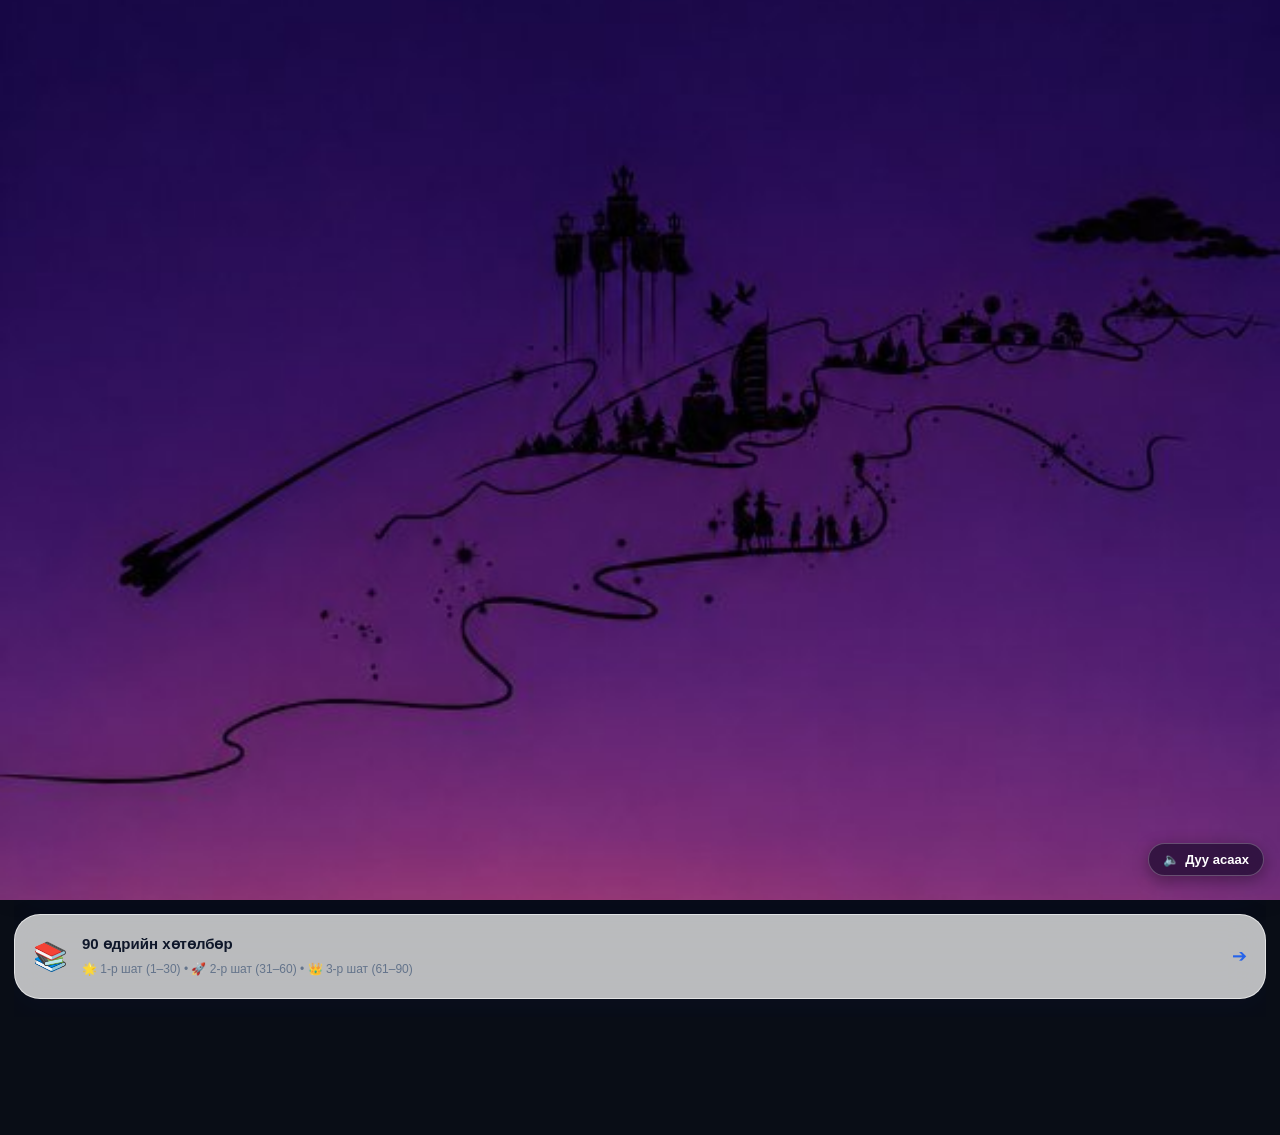
==== public/index.html @ 5acaf321 "feat: v68 update public index.html and sw.js" ====
<!DOCTYPE html>
<html lang="mn">
<head>
  <meta charset="UTF-8">
  <meta name="viewport" content="width=device-width, initial-scale=1.0, maximum-scale=1.0, user-scalable=no, viewport-fit=cover">
  <meta name="theme-color" content="#090d16">
  <meta name="apple-mobile-web-app-capable" content="yes">
  <meta name="apple-mobile-web-app-status-bar-style" content="default">
  <meta name="apple-mobile-web-app-title" content="MON KOR">
  <link rel="manifest" href="/manifest.json">
  <link rel="apple-touch-icon" sizes="180x180" href="/apple-touch-icon-180x180-v62.png">
  <link rel="apple-touch-icon" href="/apple-touch-icon.png">
  <link rel="icon" type="image/png" sizes="192x192" href="/app-icon-192.png">
  <link rel="icon" type="image/png" sizes="512x512" href="/app-icon-512.png">
  <link rel="shortcut icon" type="image/png" href="/favicon.png">
  <title>MONGOLIAN MEDIA — Солонгос хэлний сургалт</title>
  <link rel="stylesheet" href="css/glassmorphism.css">
</head>
<body>
  <!-- Atmospheric Sunset Rider Wallpaper Background -->
  <div class="app-wallpaper-container">
    <div class="app-wallpaper-bg"></div>
    <div class="app-wallpaper-tint"></div>
  </div>

  <!-- Fullscreen 9:16 Intro Video Overlay -->
  <div id="intro-overlay">
    <button id="intro-audio-btn" class="intro-ctrl-btn intro-audio-btn" type="button" onclick="App.toggleIntroAudio()" title="Дуу асаах">
      🔈 <span>Дуу асаах</span>
    </button>
    <video
      id="intro-video"
      poster="assets/intro_poster.jpg"
      playsinline
      webkit-playsinline
      muted
      preload="auto"
      src="assets/intro.mp4"
    ></video>
  </div>
  <script>
    if (sessionStorage.getItem('mm_intro_shown') === '1') {
      var ov = document.getElementById('intro-overlay');
      if (ov) ov.style.display = 'none';
    }
  </script>

  <!-- Main Container -->
  <div class="app-container">
    <!-- PWA Installation Banner -->
    <div id="pwa-install-bar">
      <div class="banner-left">
        <span style="font-size: 20px;">📲</span>
        <span>Аппыг гар утсан дээрээ суулгах уу?</span>
      </div>
      <div style="display: flex; align-items: center; gap: 8px;">
        <button id="btn-pwa-install" class="banner-btn" style="display: none;">Суулгах</button>
        <button id="btn-ios-install" class="banner-btn" style="display: none;" onclick="PWA.showInstallModal()">Заавар</button>
        <button class="banner-close" onclick="PWA.dismissBanner()">&times;</button>
      </div>
    </div>

    <!-- Top Navigation Header -->
    <header class="app-header">
      <div class="header-brand" onclick="App.navigate('home')">
        <img src="assets/mon_kor_logo.png" alt="MON KOR Logo" class="header-logo">
        <div class="brand-titles">
          <h1>СОЛОНГОС ХЭЛНИЙ АПП</h1>
          <span class="tagline">өдөр бүр суралц</span>
        </div>
      </div>
      <div class="header-actions">
        <a href="https://www.facebook.com/MediaGorrr" id="header-fb-btn" class="icon-btn fb-header-btn" title="СОЛОНГОС ХЭЛНИЙ АПП Facebook" target="_blank" rel="noopener noreferrer" onclick="App.openFacebook(event)">
          <svg width="20" height="20" viewBox="0 0 24 24" fill="#1877F2">
            <path d="M24 12.073c0-6.627-5.373-12-12-12s-12 5.373-12 12c0 5.99 4.388 10.954 10.125 11.854v-8.385H7.078v-3.47h3.047V9.43c0-3.007 1.792-4.669 4.533-4.669 1.312 0 2.686.235 2.686.235v2.953H15.83c-1.491 0-1.956.925-1.956 1.874v2.25h3.328l-.532 3.47h-2.796v8.385C19.612 23.027 24 18.062 24 12.073z"/>
          </svg>
        </a>
        <button id="theme-toggle-btn" class="icon-btn" title="Өнгөний горим солих">
          <span id="theme-icon">🌙</span>
        </button>
        <button class="icon-btn" onclick="App.navigate('profile')" title="Хувийн тохиргоо">
          <span>👤</span>
        </button>
      </div>
    </header>

    <!-- Dynamic Content Area -->
    <main id="main-content">
      <!-- Injected via app.js -->
    </main>
  </div>

  <!-- Mobile Bottom Navigation Bar -->
  <nav class="mobile-bottom-nav">
    <button class="nav-item active" data-view="home">
      <span class="nav-icon">🏠</span>
      <span>Нүүр</span>
    </button>
    <button class="nav-item" data-view="alphabet">
      <span class="nav-icon">🔤</span>
      <span>Үсэг</span>
    </button>
    <button class="nav-item" data-view="lessons-list">
      <span class="nav-icon">📚</span>
      <span>Хичээл</span>
    </button>
    <button class="nav-item" data-view="review">
      <span class="nav-icon">🔄</span>
      <span>Давтлага</span>
    </button>
    <button class="nav-item" data-view="vocab">
      <span class="nav-icon">⭐</span>
      <span>Үгс</span>
    </button>
    <button class="nav-item" data-view="profile">
      <span class="nav-icon">👤</span>
      <span>Профайл</span>
    </button>
  </nav>

  <!-- Global Modal Overlay -->
  <div id="app-modal-overlay" class="modal-overlay" onclick="if(event.target===this) App.closeModal()">
    <div class="modal-content">
      <button class="modal-close" onclick="App.closeModal()">&times;</button>
      <h3 id="modal-title-text" style="font-size: 16px; font-weight: 800; margin-bottom: 14px; color: var(--text-main);">Гарчиг</h3>
      <div id="modal-body-area"></div>
    </div>
  </div>

  <!-- Application Logic Scripts -->
  <script src="js/pwa.js"></script>
  <script src="js/api.js"></script>
  <script src="js/storage_manager.js"></script>
  <script src="js/speech_engine.js"></script>
  <script src="js/alphabet_data.js"></script>
  <script src="js/curriculum_data.js"></script>
  <script src="js/app.js"></script>
</body>
</html>
---- public/css/glassmorphism.css ----
/* =============================================================
   MONGOLIAN MEDIA — Minimal Glassmorphism Design System
   Inspired by: "Minimal Glassmorphism: Clean. Calm. Clear."
   Supports: Light & Dark Modes, Frosted Glass Cards, Mobile-First
   ============================================================= */

:root {
  /* Brand Palette */
  --brand-orange: #f97316;
  --brand-cyan: #06b6d4;
  --brand-blue: #2563eb;
  --brand-red: #ef4444;

  /* Light Glass Theme (Default) */
  --bg-gradient: linear-gradient(135deg, #e2e8f0 0%, #f1f5f9 50%, #e0e7ff 100%);
  --glass-bg: rgba(255, 255, 255, 0.72);
  --glass-bg-hover: rgba(255, 255, 255, 0.88);
  --glass-border: rgba(255, 255, 255, 0.6);
  --glass-border-focus: rgba(37, 99, 235, 0.4);
  --glass-shadow: 0 8px 32px 0 rgba(31, 38, 135, 0.08);
  --glass-shadow-lg: 0 14px 40px 0 rgba(31, 38, 135, 0.14);

  --text-main: #0f172a;
  --text-muted: #64748b;
  --text-light: #94a3b8;
  --card-bg: #ffffff;
  --border-light: rgba(226, 232, 240, 0.8);

  --pill-bg: rgba(255, 255, 255, 0.65);
  --pill-active-bg: #2563eb;
  --pill-active-text: #ffffff;

  --success: #10b981;
  --success-bg: rgba(16, 185, 129, 0.12);
  --warning: #f59e0b;
  --warning-bg: rgba(245, 158, 11, 0.12);
  --danger: #ef4444;
  --danger-bg: rgba(239, 68, 68, 0.12);

  --radius-sm: 10px;
  --radius-md: 18px;
  --radius-lg: 26px;
  --radius-pill: 9999px;

  --font-sans: -apple-system, BlinkMacSystemFont, "Segoe UI", Roboto, "Nanum Gothic", sans-serif;
  --font-korean: "Nanum Gothic", "Malgun Gothic", -apple-system, BlinkMacSystemFont, sans-serif;
}

/* Dark Glass Theme */
body.dark-mode {
  --bg-gradient: linear-gradient(135deg, #090d16 0%, #0f172a 50%, #1e1b4b 100%);
  --glass-bg: rgba(15, 23, 42, 0.75);
  --glass-bg-hover: rgba(30, 41, 59, 0.88);
  --glass-border: rgba(255, 255, 255, 0.1);
  --glass-border-focus: rgba(56, 189, 248, 0.5);
  --glass-shadow: 0 8px 32px 0 rgba(0, 0, 0, 0.45);
  --glass-shadow-lg: 0 16px 48px 0 rgba(0, 0, 0, 0.65);

  --text-main: #f8fafc;
  --text-muted: #94a3b8;
  --text-light: #64748b;
  --card-bg: #1e293b;
  --border-light: rgba(51, 65, 85, 0.7);

  --pill-bg: rgba(30, 41, 59, 0.75);
  --pill-active-bg: #0284c7;
  --pill-active-text: #ffffff;
}

/* Global Reset */
*, *::before, *::after {
  box-sizing: border-box;
  margin: 0;
  padding: 0;
  -webkit-tap-highlight-color: transparent;
}

html {
  width: 100%;
  max-width: 100vw;
  overflow-x: hidden;
  -webkit-text-size-adjust: 100%;
}

body {
  font-family: var(--font-sans);
  background: #090d16;
  color: var(--text-main);
  min-height: 100vh;
  width: 100%;
  max-width: 100vw;
  padding-bottom: calc(86px + env(safe-area-inset-bottom, 0px));
  transition: background 0.3s ease, color 0.3s ease;
  line-height: 1.5;
  overflow-x: hidden;
  position: relative;
}

/* Atmospheric Sunset Rider Wallpaper Background */
.app-wallpaper-container {
  position: fixed;
  inset: 0;
  width: 100vw;
  height: 100vh;
  height: 100dvh;
  overflow: hidden;
  pointer-events: none;
  z-index: 0;
}

.app-wallpaper-bg {
  position: absolute;
  inset: 0;
  width: 100%;
  height: 100%;
  background-image: url('../assets/sunset_rider_bg.jpg');
  background-size: cover;
  background-position: center bottom;
  background-repeat: no-repeat;
  transform: translateZ(0);
}

.app-wallpaper-tint {
  position: absolute;
  inset: 0;
  width: 100%;
  height: 100%;
  /* Light mode: softens contrast while keeping sunset glow and silhouettes vibrant */
  background: linear-gradient(180deg, rgba(248, 250, 252, 0.40) 0%, rgba(241, 245, 249, 0.30) 55%, rgba(15, 23, 42, 0.35) 100%);
  transition: background 0.3s ease;
}

body.dark-mode .app-wallpaper-tint {
  /* Dark mode: deep atmospheric twilight with warm sunset horizon */
  background: linear-gradient(180deg, rgba(9, 13, 22, 0.54) 0%, rgba(15, 23, 42, 0.44) 55%, rgba(9, 13, 22, 0.65) 100%);
}

.ambient-glow-1 {
  display: none;
}

.ambient-glow-2 {
  display: none;
}

/* App Wrapper Container */
.app-container {
  max-width: 680px;
  width: 100%;
  margin: 0 auto;
  padding: calc(env(safe-area-inset-top, 0px) + 20px) 14px calc(env(safe-area-inset-bottom, 0px) + 32px) !important;
  position: relative;
  z-index: 1;
  overflow-x: hidden;
  box-sizing: border-box;
}

/* Frosted Glass Card Base */
.glass-card {
  width: 100%;
  max-width: 100%;
  box-sizing: border-box;
  background: var(--glass-bg);
  backdrop-filter: blur(20px);
  -webkit-backdrop-filter: blur(20px);
  border: 1px solid var(--glass-border);
  box-shadow: var(--glass-shadow);
  border-radius: var(--radius-lg);
  padding: 18px 18px;
  margin-bottom: 18px;
  word-wrap: break-word;
  overflow-wrap: break-word;
  transition: transform 0.2s ease, box-shadow 0.2s ease, border-color 0.2s ease;
}

.glass-card:hover {
  border-color: var(--glass-border-focus);
}

/* Top App Header */
.app-header {
  display: flex;
  align-items: center;
  justify-content: space-between;
  padding: 12px 16px;
  margin-bottom: 18px;
  border-radius: var(--radius-pill);
  background: var(--glass-bg);
  backdrop-filter: blur(20px);
  -webkit-backdrop-filter: blur(20px);
  border: 1px solid var(--glass-border);
  box-shadow: var(--glass-shadow);
  position: relative;
  z-index: 10;
}

body.dark-mode .app-header {
  background: rgba(15, 23, 42, 0.92);
  border-color: rgba(56, 189, 248, 0.25);
  box-shadow: 0 4px 20px rgba(0, 0, 0, 0.35);
}

.header-brand {
  display: flex;
  align-items: center;
  gap: 10px;
  cursor: pointer;
  min-width: 0;
  flex: 1;
}

.header-logo {
  width: 38px;
  height: 38px;
  border-radius: 10px;
  object-fit: cover;
  flex-shrink: 0;
  box-shadow: 0 4px 10px rgba(0, 0, 0, 0.15);
}

.brand-titles {
  min-width: 0;
  display: flex;
  flex-direction: column;
  justify-content: center;
}

.brand-titles h1 {
  font-size: clamp(13px, 3.8vw, 16px);
  font-weight: 800;
  line-height: 1.15;
  letter-spacing: -0.2px;
  white-space: nowrap;
  overflow: hidden;
  text-overflow: ellipsis;
  color: var(--text-main);
}

.brand-titles .tagline {
  font-size: 11px;
  color: var(--text-muted);
  font-weight: 500;
  white-space: nowrap;
  letter-spacing: 0.2px;
}

.header-actions {
  display: flex;
  align-items: center;
  gap: 8px;
}

.icon-btn {
  background: var(--glass-bg);
  border: 1px solid var(--glass-border);
  color: var(--text-main);
  width: 36px;
  height: 36px;
  border-radius: 50%;
  display: inline-flex;
  align-items: center;
  justify-content: center;
  font-size: 16px;
  cursor: pointer;
  transition: all 0.15s ease;
}

.icon-btn:hover {
  background: var(--glass-bg-hover);
  transform: translateY(-1px);
}

.icon-btn:active {
  transform: scale(0.95);
}

.fb-header-btn {
  background: rgba(24, 119, 242, 0.12);
  border: 1px solid rgba(24, 119, 242, 0.35);
  color: #1877F2;
  text-decoration: none;
}

body.dark-mode .fb-header-btn {
  background: rgba(24, 119, 242, 0.22);
  border-color: rgba(56, 189, 248, 0.4);
}

.fb-header-btn:hover {
  background: rgba(24, 119, 242, 0.28);
  border-color: #1877F2;
  transform: translateY(-1px) scale(1.08);
  box-shadow: 0 4px 12px rgba(24, 119, 242, 0.35);
}

.fb-header-btn svg {
  display: block;
}

/* Mascot Helper Banner (Монгол хүү) */
.mascot-banner {
  display: flex;
  align-items: center;
  gap: 16px;
  background: linear-gradient(135deg, rgba(255, 255, 255, 0.75) 0%, rgba(240, 249, 255, 0.75) 100%);
  border: 1px solid rgba(14, 165, 233, 0.25);
  border-radius: var(--radius-lg);
  padding: 16px 20px;
  margin-bottom: 20px;
  box-shadow: var(--glass-shadow);
}

body.dark-mode .mascot-banner {
  background: linear-gradient(135deg, rgba(15, 23, 42, 0.8) 0%, rgba(12, 74, 110, 0.35) 100%);
  border-color: rgba(56, 189, 248, 0.25);
}

.mascot-img {
  width: 64px;
  height: 64px;
  object-fit: cover;
  border-radius: 50%;
  background: #ffffff;
  border: 2px solid var(--brand-orange);
  box-shadow: 0 4px 12px rgba(249, 115, 22, 0.2);
  flex-shrink: 0;
}

.mascot-bubble {
  flex: 1;
}

.mascot-bubble h3 {
  font-size: 14px;
  font-weight: 700;
  color: var(--brand-blue);
  margin-bottom: 4px;
}

body.dark-mode .mascot-bubble h3 {
  color: #38bdf8;
}

.mascot-bubble p {
  font-size: 13px;
  color: var(--text-main);
  line-height: 1.4;
}

/* Segmented Control / Pill Tabs */
.segmented-pills {
  display: flex;
  align-items: center;
  background: var(--pill-bg);
  padding: 4px;
  border-radius: var(--radius-pill);
  border: 1px solid var(--glass-border);
  gap: 6px;
  margin-bottom: 18px;
  width: 100%;
  max-width: 100%;
  box-sizing: border-box;
  overflow-x: auto !important;
  overflow-y: hidden;
  -webkit-overflow-scrolling: touch;
  scrollbar-width: none;
}

.segmented-pills::-webkit-scrollbar {
  display: none;
  width: 0;
  height: 0;
}

.pill-btn {
  flex: 0 0 auto !important;
  padding: 7px 14px;
  border: none;
  background: transparent;
  color: var(--text-muted);
  font-size: 12px;
  font-weight: 600;
  border-radius: var(--radius-pill);
  cursor: pointer;
  transition: all 0.2s ease;
  text-align: center;
  white-space: nowrap;
}

.pill-btn.active {
  background: var(--pill-active-bg);
  color: var(--pill-active-text);
  box-shadow: 0 2px 8px rgba(37, 99, 235, 0.3);
}

/* Quick Resume / Hero Card */
.hero-card {
  background: linear-gradient(135deg, rgba(37, 99, 235, 0.88) 0%, rgba(6, 182, 212, 0.85) 100%);
  color: #ffffff;
  border-radius: var(--radius-lg);
  padding: 24px;
  box-shadow: 0 12px 30px rgba(37, 99, 235, 0.35);
  margin-bottom: 22px;
  position: relative;
  overflow: hidden;
}

.hero-card .hero-tag {
  display: inline-block;
  background: rgba(255, 255, 255, 0.22);
  padding: 4px 12px;
  border-radius: var(--radius-pill);
  font-size: 12px;
  font-weight: 700;
  margin-bottom: 10px;
  letter-spacing: 0.5px;
}

.hero-card h2 {
  font-size: 20px;
  font-weight: 800;
  margin-bottom: 6px;
  line-height: 1.3;
}

.hero-card p {
  font-size: 13px;
  opacity: 0.92;
  margin-bottom: 18px;
}

.btn-resume {
  background: #ffffff;
  color: #1e3a8a;
  border: none;
  padding: 12px 24px;
  border-radius: var(--radius-pill);
  font-size: 14px;
  font-weight: 800;
  cursor: pointer;
  box-shadow: 0 4px 14px rgba(0, 0, 0, 0.15);
  transition: transform 0.15s ease, box-shadow 0.15s ease;
  display: inline-flex;
  align-items: center;
  gap: 8px;
}

.btn-resume:hover {
  transform: translateY(-2px);
  box-shadow: 0 6px 18px rgba(0, 0, 0, 0.22);
}

/* 4 Core Stat Chips */
.stats-grid {
  display: grid;
  grid-template-columns: repeat(4, 1fr);
  gap: 10px;
  margin-bottom: 22px;
}

.stat-chip {
  background: var(--glass-bg);
  backdrop-filter: blur(16px);
  border: 1px solid var(--glass-border);
  border-radius: var(--radius-md);
  padding: 14px 10px;
  text-align: center;
  box-shadow: var(--glass-shadow);
}

.stat-chip .chip-icon {
  font-size: 20px;
  margin-bottom: 4px;
}

.stat-chip .chip-val {
  font-size: 17px;
  font-weight: 800;
  color: var(--text-main);
  line-height: 1.1;
}

.stat-chip .chip-label {
  font-size: 10px;
  color: var(--text-muted);
  font-weight: 600;
  margin-top: 2px;
}

/* Choice Cards (Learn Alphabet vs Direct Day 1) */
.choice-cards-grid {
  display: grid;
  grid-template-columns: 1fr 1fr;
  gap: 12px;
  margin-bottom: 22px;
}

.choice-box {
  background: var(--glass-bg);
  border: 1px solid var(--glass-border);
  border-radius: var(--radius-md);
  padding: 18px 16px;
  text-align: center;
  cursor: pointer;
  transition: all 0.2s ease;
}

.choice-box:hover {
  transform: translateY(-2px);
  border-color: var(--brand-blue);
  background: var(--glass-bg-hover);
}

.choice-box .choice-icon {
  font-size: 30px;
  margin-bottom: 8px;
}

.choice-box h4 {
  font-size: 14px;
  font-weight: 700;
  margin-bottom: 4px;
  color: var(--text-main);
}

.choice-box p {
  font-size: 11px;
  color: var(--text-muted);
  line-height: 1.3;
}

/* Letters Grid */
.letters-grid {
  display: grid;
  grid-template-columns: repeat(2, 1fr);
  gap: 10px;
  width: 100%;
  max-width: 100%;
  box-sizing: border-box;
}

@media (min-width: 480px) {
  .letters-grid {
    grid-template-columns: repeat(auto-fill, minmax(130px, 1fr));
    gap: 12px;
  }
}

/* Sentence Card (Master Detail) */
.sentence-card {
  background: var(--glass-bg);
  backdrop-filter: blur(24px);
  border: 1px solid var(--glass-border);
  border-radius: var(--radius-lg);
  padding: 24px;
  margin-bottom: 20px;
  box-shadow: var(--glass-shadow-lg);
}

.sentence-header {
  display: flex;
  align-items: center;
  justify-content: space-between;
  margin-bottom: 14px;
}

.sentence-badge {
  font-size: 12px;
  font-weight: 700;
  padding: 3px 10px;
  border-radius: var(--radius-pill);
  background: rgba(37, 99, 235, 0.12);
  color: var(--brand-blue);
}

body.dark-mode .sentence-badge {
  background: rgba(56, 189, 248, 0.15);
  color: #38bdf8;
}

.korean-text-large {
  font-family: var(--font-korean);
  font-size: 26px;
  font-weight: 800;
  color: var(--text-main);
  line-height: 1.35;
  margin-bottom: 8px;
}

.mongolian-meaning {
  font-size: 17px;
  font-weight: 600;
  color: var(--brand-blue);
  margin-bottom: 6px;
}

body.dark-mode .mongolian-meaning {
  color: #38bdf8;
}

.mongolian-galig {
  font-size: 14px;
  color: var(--text-muted);
  font-style: italic;
  margin-bottom: 12px;
}

.context-box {
  background: rgba(245, 158, 11, 0.08);
  border-left: 3px solid var(--brand-orange);
  padding: 8px 12px;
  border-radius: 4px var(--radius-sm) var(--radius-sm) 4px;
  font-size: 12px;
  color: var(--text-main);
  margin-bottom: 16px;
  line-height: 1.4;
}

/* Interactive Action Buttons on Card */
.card-audio-actions {
  display: flex;
  flex-wrap: wrap;
  gap: 8px;
  margin-bottom: 18px;
}

.btn-glass {
  background: var(--glass-bg);
  border: 1px solid var(--glass-border);
  color: var(--text-main);
  padding: 8px 14px;
  border-radius: var(--radius-pill);
  font-size: 13px;
  font-weight: 600;
  cursor: pointer;
  display: inline-flex;
  align-items: center;
  gap: 6px;
  transition: all 0.15s ease;
}

.btn-glass:hover {
  background: var(--glass-bg-hover);
  border-color: var(--brand-blue);
}

.btn-glass.btn-record {
  background: rgba(239, 68, 68, 0.12);
  color: #dc2626;
  border-color: rgba(239, 68, 68, 0.3);
}

.btn-glass.btn-record.recording {
  background: #ef4444;
  color: #ffffff;
  animation: pulse 1.2s infinite;
}

@keyframes pulse {
  0% { transform: scale(1); }
  50% { transform: scale(1.05); }
  100% { transform: scale(1); }
}

/* Sub-Vocabulary Table / List */
.sub-vocab-list {
  border-top: 1px solid var(--border-light);
  padding-top: 14px;
  margin-top: 14px;
}

.sub-vocab-title {
  font-size: 12px;
  font-weight: 700;
  color: var(--text-muted);
  text-transform: uppercase;
  letter-spacing: 0.5px;
  margin-bottom: 10px;
}

.sub-vocab-item {
  display: flex;
  align-items: center;
  justify-content: space-between;
  padding: 6px 0;
  font-size: 13px;
  border-bottom: 1px dashed var(--border-light);
}

.sub-vocab-item:last-child {
  border-bottom: none;
}

.vocab-ko {
  font-family: var(--font-korean);
  font-weight: 700;
  color: var(--text-main);
}

.vocab-mn {
  color: var(--text-muted);
}

/* Shadowing & Speech Assessment Feedback Box */
.assessment-feedback {
  background: rgba(16, 185, 129, 0.08);
  border: 1px solid rgba(16, 185, 129, 0.25);
  border-radius: var(--radius-md);
  padding: 14px 16px;
  margin-top: 14px;
  animation: fadeIn 0.3s ease;
}

.assessment-feedback.needs-retry {
  background: rgba(245, 158, 11, 0.08);
  border-color: rgba(245, 158, 11, 0.25);
}

.feedback-score-bar {
  display: flex;
  align-items: center;
  justify-content: space-between;
  margin-bottom: 6px;
}

.score-badge {
  font-size: 14px;
  font-weight: 800;
  padding: 3px 10px;
  border-radius: var(--radius-pill);
}

.score-badge.high {
  background: #10b981;
  color: #ffffff;
}

.score-badge.mid {
  background: #f59e0b;
  color: #ffffff;
}

.score-badge.low {
  background: #ef4444;
  color: #ffffff;
}

/* Bottom Navigation Bar (Mobile Native Style) */
.mobile-bottom-nav {
  position: fixed;
  bottom: 0;
  left: 0;
  right: 0;
  height: calc(64px + env(safe-area-inset-bottom, 0px));
  min-height: calc(64px + env(safe-area-inset-bottom, 0px));
  background: var(--glass-bg);
  backdrop-filter: blur(28px);
  -webkit-backdrop-filter: blur(28px);
  border-top: 1px solid var(--glass-border);
  display: flex;
  align-items: flex-start;
  justify-content: space-around;
  padding-top: 8px;
  padding-left: 8px;
  padding-right: 8px;
  padding-bottom: env(safe-area-inset-bottom, 0px);
  z-index: 100;
  box-shadow: 0 -4px 24px rgba(0, 0, 0, 0.12);
}

.nav-item {
  display: flex;
  flex-direction: column;
  align-items: center;
  justify-content: center;
  background: transparent;
  border: none;
  color: var(--text-muted);
  font-size: 10px;
  font-weight: 600;
  cursor: pointer;
  padding: 4px 8px;
  border-radius: 12px;
  transition: all 0.15s ease;
  min-width: 54px;
}

.nav-item .nav-icon {
  font-size: 20px;
  margin-bottom: 2px;
  transition: transform 0.15s ease;
}

.nav-item.active {
  color: var(--brand-blue);
}

body.dark-mode .nav-item.active {
  color: #38bdf8;
}

.nav-item.active .nav-icon {
  transform: translateY(-2px);
}

/* Modals */
.modal-overlay {
  position: fixed;
  top: 0;
  left: 0;
  right: 0;
  bottom: 0;
  background: rgba(15, 23, 42, 0.65);
  backdrop-filter: blur(8px);
  -webkit-backdrop-filter: blur(8px);
  display: flex;
  align-items: center;
  justify-content: center;
  padding: 16px;
  z-index: 200;
  opacity: 0;
  pointer-events: none;
  transition: opacity 0.25s ease;
}

.modal-overlay.active {
  opacity: 1;
  pointer-events: auto;
}

.modal-content {
  background: var(--card-bg);
  border: 1px solid var(--glass-border);
  border-radius: var(--radius-lg);
  max-width: 520px;
  width: 100%;
  max-height: 85vh;
  overflow-y: auto;
  padding: 24px 26px;
  box-shadow: 0 20px 50px rgba(0, 0, 0, 0.35);
  position: relative;
  transform: scale(0.95);
  transition: transform 0.25s ease;
}

.modal-overlay.active .modal-content {
  transform: scale(1);
}

.modal-close {
  position: absolute;
  top: 16px;
  right: 18px;
  background: transparent;
  border: none;
  font-size: 20px;
  color: var(--text-muted);
  cursor: pointer;
}

/* Form inputs & buttons */
.form-group {
  margin-bottom: 16px;
}

.form-label {
  display: block;
  font-size: 13px;
  font-weight: 600;
  color: var(--text-main);
  margin-bottom: 6px;
}

.form-input {
  width: 100%;
  padding: 12px 14px;
  background: var(--glass-bg);
  border: 1px solid var(--glass-border);
  border-radius: var(--radius-md);
  color: var(--text-main);
  font-size: 14px;
  outline: none;
  transition: border-color 0.2s;
}

.form-input:focus {
  border-color: var(--brand-blue);
}

.btn-primary {
  width: 100%;
  background: linear-gradient(135deg, var(--brand-blue) 0%, var(--brand-cyan) 100%);
  color: #ffffff;
  border: none;
  padding: 13px 20px;
  border-radius: var(--radius-pill);
  font-size: 14px;
  font-weight: 700;
  cursor: pointer;
  box-shadow: 0 4px 14px rgba(37, 99, 235, 0.3);
  transition: transform 0.15s ease, box-shadow 0.15s ease;
}

.btn-primary:active {
  transform: scale(0.98);
}

/* Animations */
@keyframes fadeIn {
  from { opacity: 0; transform: translateY(6px); }
  to { opacity: 1; transform: translateY(0); }
}

.fade-in {
  animation: fadeIn 0.25s ease-out;
}

/* PWA Install Banner */
#pwa-install-bar {
  display: none;
  align-items: center;
  justify-content: space-between;
  gap: 12px;
  background: linear-gradient(135deg, rgba(37, 99, 235, 0.95) 0%, rgba(6, 182, 212, 0.9) 100%);
  color: #ffffff;
  padding: 10px 16px;
  border-radius: var(--radius-md);
  margin-bottom: 16px;
  box-shadow: 0 4px 16px rgba(37, 99, 235, 0.28);
  font-size: 13px;
  font-weight: 500;
  backdrop-filter: blur(12px);
  -webkit-backdrop-filter: blur(12px);
  border: 1px solid rgba(255, 255, 255, 0.25);
}

#pwa-install-bar .banner-left {
  display: flex;
  align-items: center;
  gap: 10px;
}

#pwa-install-bar .banner-btn {
  background: #ffffff;
  color: #1e3a8a;
  border: none;
  padding: 7px 16px;
  border-radius: var(--radius-pill);
  font-size: 12px;
  font-weight: 700;
  cursor: pointer;
  white-space: nowrap;
  box-shadow: 0 2px 8px rgba(0,0,0,0.15);
  transition: transform 0.15s ease;
}

#pwa-install-bar .banner-btn:active {
  transform: scale(0.96);
}

#pwa-install-bar .banner-close {
  background: transparent;
  border: none;
  color: #ffffff;
  font-size: 20px;
  cursor: pointer;
  opacity: 0.85;
  padding: 0 4px;
  line-height: 1;
}

/* App container padding for fixed navigation */
.app-container {
  padding-bottom: 100px;
}

/* -------------------------------------------------------------
 * Quiz Interactive Cards & Audio Buttons
 * ------------------------------------------------------------- */
.quiz-opt-card {
  display: flex;
  align-items: center;
  justify-content: space-between;
  padding: 12px 14px;
  background: var(--glass-bg);
  border: 1.5px solid var(--glass-border);
  border-radius: 14px;
  cursor: pointer;
  transition: all 0.18s ease;
  user-select: none;
  -webkit-tap-highlight-color: transparent;
  gap: 10px;
}

.quiz-opt-card:hover {
  border-color: var(--brand-blue);
  background: var(--glass-bg-hover);
}

.quiz-opt-card:active {
  transform: scale(0.99);
}

.quiz-opt-card.selected-correct {
  background: rgba(16, 185, 129, 0.14) !important;
  border-color: #10b981 !important;
  color: #065f46 !important;
}

.quiz-opt-card.selected-wrong {
  background: rgba(239, 68, 68, 0.12) !important;
  border-color: #ef4444 !important;
  color: #991b1b !important;
}

.quiz-opt-card.revealed-correct {
  background: rgba(16, 185, 129, 0.08) !important;
  border-color: #10b981 !important;
  border-style: dashed !important;
}

.quiz-opt-card.dimmed {
  opacity: 0.55;
}

.quiz-audio-btn {
  background: rgba(37, 99, 235, 0.08);
  border: 1px solid rgba(37, 99, 235, 0.2);
  color: var(--brand-blue);
  width: 38px;
  height: 38px;
  min-width: 38px;
  min-height: 38px;
  border-radius: 50%;
  display: flex;
  align-items: center;
  justify-content: center;
  font-size: 16px;
  cursor: pointer;
  transition: transform 0.15s, background 0.15s;
  box-sizing: border-box;
}

.quiz-audio-btn:hover {
  background: rgba(37, 99, 235, 0.18);
  transform: scale(1.06);
}

.quiz-audio-btn:active {
  transform: scale(0.92);
  background: var(--brand-blue);
  color: #ffffff;
}

/* Mobile Viewport Overflow Immunity (iPhone / Safari) */
html, body {
  overflow-x: hidden !important;
  width: 100% !important;
  max-width: 100vw !important;
}

.app-container, #main-content {
  overflow-x: hidden !important;
  width: 100% !important;
  max-width: 100% !important;
  box-sizing: border-box !important;
}

select, input, textarea {
  min-width: 0 !important;
  max-width: 100% !important;
  box-sizing: border-box !important;
}

/* Fullscreen 9:16 Intro Video Overlay */
#intro-overlay {
  position: fixed;
  inset: 0;
  width: 100vw;
  height: 100vh;
  height: 100dvh;
  background-color: #140827; /* Deep purple matching sunset video sky & base */
  z-index: 999999;
  display: flex;
  align-items: center;
  justify-content: center;
  overflow: hidden;
  transition: opacity 0.5s ease-in-out, visibility 0.5s ease-in-out;
  opacity: 1;
  visibility: visible;
}

#intro-overlay.fade-out {
  opacity: 0;
  visibility: hidden;
  pointer-events: none;
}

#intro-video {
  width: 100%;
  height: 100%;
  max-width: 100vw;
  max-height: 100dvh;
  object-fit: cover; /* Fill fullscreen completely */
  display: block;
  background: transparent;
}

.intro-ctrl-btn {
  position: absolute;
  z-index: 1000000;
  display: inline-flex;
  align-items: center;
  gap: 6px;
  background: rgba(20, 8, 39, 0.65);
  backdrop-filter: blur(12px);
  -webkit-backdrop-filter: blur(12px);
  color: #ffffff;
  border: 1px solid rgba(255, 255, 255, 0.25);
  border-radius: 9999px;
  padding: 8px 14px;
  font-size: 13px;
  font-weight: 600;
  cursor: pointer;
  box-shadow: 0 4px 16px rgba(0, 0, 0, 0.35);
  transition: transform 0.15s ease, background 0.15s ease, opacity 0.2s ease;
  user-select: none;
  -webkit-user-select: none;
}

.intro-ctrl-btn:hover {
  background: rgba(255, 255, 255, 0.2);
  transform: scale(1.04);
}

.intro-ctrl-btn:active {
  transform: scale(0.95);
}

.intro-audio-btn {
  bottom: max(24px, env(safe-area-inset-bottom, 24px));
  right: max(16px, env(safe-area-inset-right, 16px));
  top: auto;
  left: auto;
}

/* Numbers Lesson Helper Styles */
.number-chips-grid {
  display: grid;
  grid-template-columns: repeat(auto-fill, minmax(130px, 1fr));
  gap: 10px;
  margin: 12px 0;
}

.number-chip-card {
  display: flex;
  align-items: center;
  justify-content: space-between;
  padding: 10px 12px;
  background: var(--glass-bg);
  border: 1px solid var(--glass-border);
  border-radius: 12px;
  transition: all 0.15s ease;
}

.number-chip-card:hover {
  border-color: var(--brand-blue);
  background: var(--glass-bg-hover);
}

.example-phrase-card {
  display: flex;
  align-items: center;
  justify-content: space-between;
  padding: 12px 14px;
  margin-bottom: 8px;
  background: var(--glass-bg);
  border: 1px solid var(--glass-border);
  border-radius: 12px;
}

.feedback-correct {
  border: 1.5px solid #10b981 !important;
  background: rgba(16, 185, 129, 0.12) !important;
}

.feedback-wrong {
  border: 1.5px solid #ef4444 !important;
  background: rgba(239, 68, 68, 0.12) !important;
}
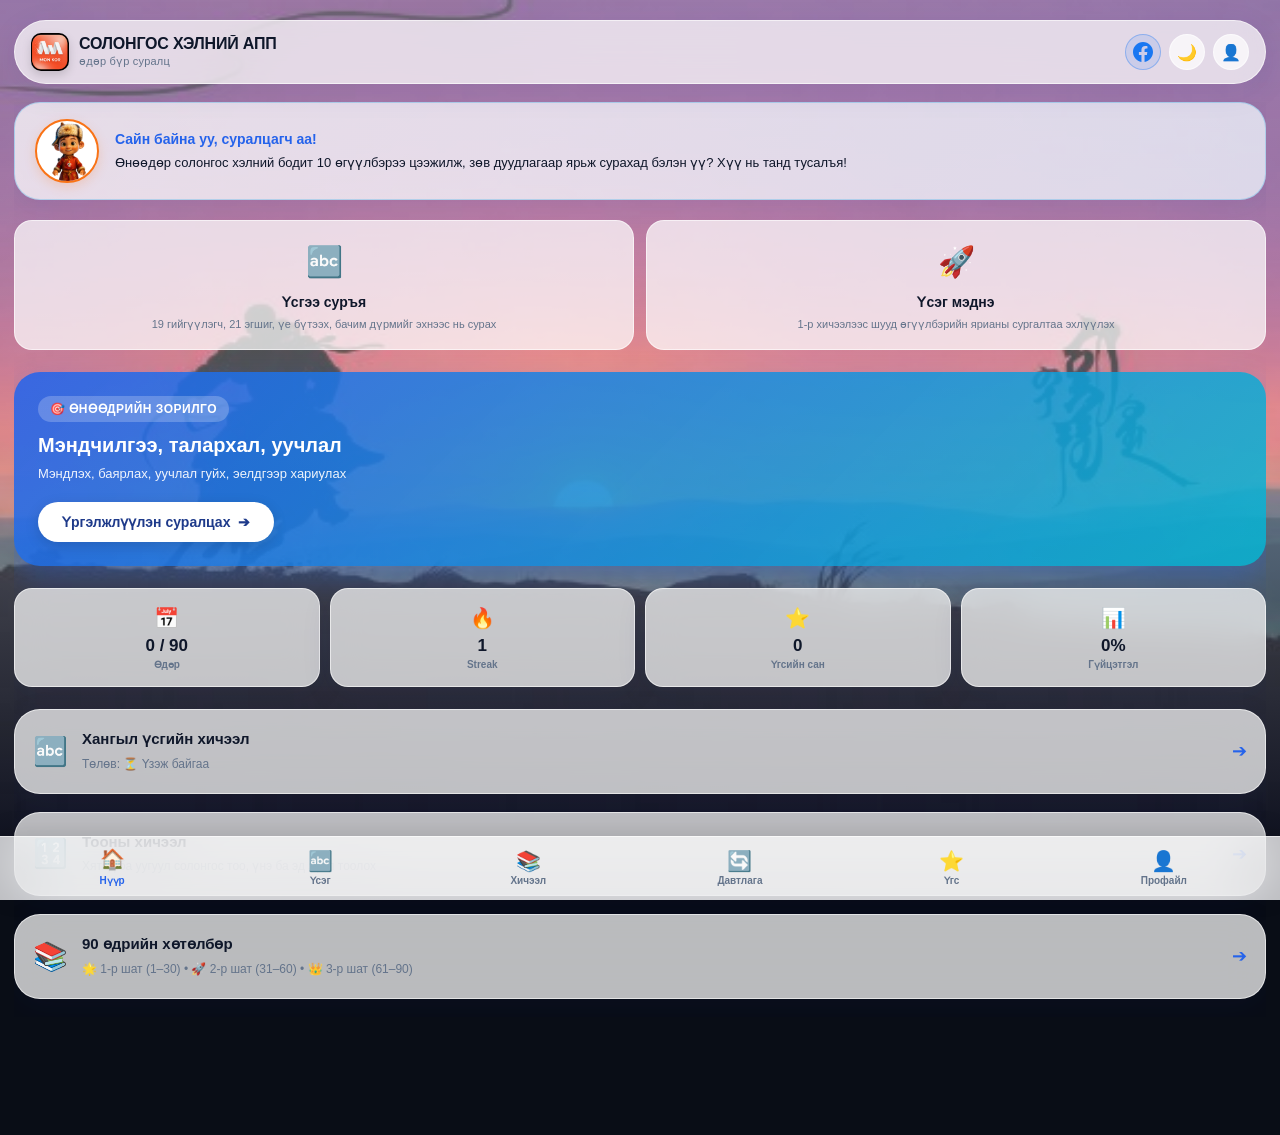
==== commit c4c17d5f: "feat: v71 update public index.html and sw.js" ====
--- a/public/index.html
+++ b/public/index.html
@@ -35,7 +35,7 @@
       webkit-playsinline
       muted
       preload="auto"
-      src="assets/intro.mp4"
+      src="assets/intro.mp4?v=71"
     ></video>
   </div>
   <script>
--- a/public/css/glassmorphism.css
+++ b/public/css/glassmorphism.css
@@ -1189,5 +1189,49 @@
   background: rgba(239, 68, 68, 0.12) !important;
 }
 
-
-
+/* Numbers Lesson Extended Styles */
+.number-row-card {
+  display: flex;
+  align-items: center;
+  justify-content: space-between;
+  padding: 10px 12px;
+  margin-bottom: 6px;
+  background: var(--glass-bg);
+  border: 1px solid var(--glass-border);
+  border-radius: 12px;
+  gap: 8px;
+}
+
+.number-toggle-btn {
+  width: 100%;
+  padding: 11px 14px;
+  background: var(--glass-bg);
+  border: 1px solid var(--glass-border);
+  border-radius: 12px;
+  color: var(--text-primary);
+  font-weight: 700;
+  font-size: 13.5px;
+  display: flex;
+  align-items: center;
+  justify-content: space-between;
+  cursor: pointer;
+  transition: all 0.18s ease;
+  margin: 10px 0;
+}
+
+.number-toggle-btn:hover {
+  background: var(--glass-bg-hover);
+  border-color: var(--brand-blue);
+}
+
+.quiz-listening-box {
+  background: rgba(37, 99, 235, 0.08);
+  border: 1.5px dashed var(--brand-blue);
+  border-radius: 12px;
+  padding: 14px;
+  text-align: center;
+  margin-bottom: 12px;
+}
+
+
+
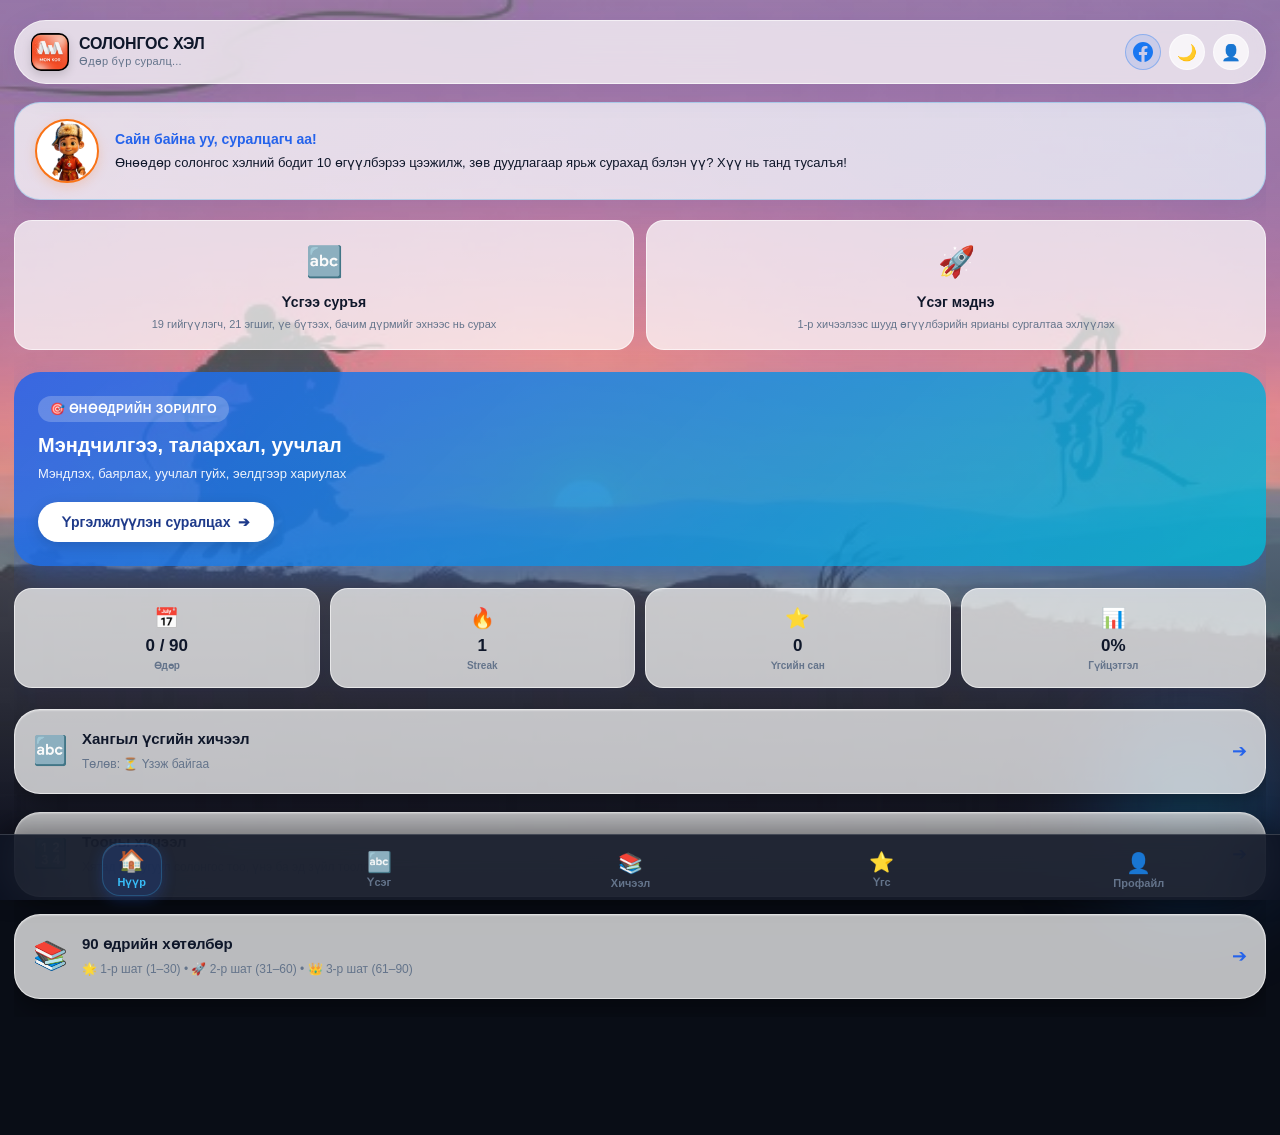
==== commit da6ef546: "feat: v72 update public index.html and sw.js" ====
--- a/public/index.html
+++ b/public/index.html
@@ -65,8 +65,8 @@
       <div class="header-brand" onclick="App.navigate('home')">
         <img src="assets/mon_kor_logo.png" alt="MON KOR Logo" class="header-logo">
         <div class="brand-titles">
-          <h1>СОЛОНГОС ХЭЛНИЙ АПП</h1>
-          <span class="tagline">өдөр бүр суралц</span>
+          <h1>СОЛОНГОС ХЭЛ</h1>
+          <span class="tagline">Өдөр бүр суралц...</span>
         </div>
       </div>
       <div class="header-actions">
@@ -104,10 +104,6 @@
       <span class="nav-icon">📚</span>
       <span>Хичээл</span>
     </button>
-    <button class="nav-item" data-view="review">
-      <span class="nav-icon">🔄</span>
-      <span>Давтлага</span>
-    </button>
     <button class="nav-item" data-view="vocab">
       <span class="nav-icon">⭐</span>
       <span>Үгс</span>
--- a/public/css/glassmorphism.css
+++ b/public/css/glassmorphism.css
@@ -108,6 +108,20 @@
   z-index: 0;
 }
 
+.app-wallpaper-container::after {
+  content: '';
+  position: fixed;
+  bottom: -40px;
+  right: -40px;
+  width: 260px;
+  height: 260px;
+  border-radius: 50%;
+  background: radial-gradient(circle, rgba(6, 182, 212, 0.35) 0%, rgba(37, 99, 235, 0.18) 50%, transparent 70%);
+  pointer-events: none;
+  z-index: 1;
+  filter: blur(40px);
+}
+
 .app-wallpaper-bg {
   position: absolute;
   inset: 0;
@@ -161,16 +175,16 @@
   max-width: 100%;
   box-sizing: border-box;
   background: var(--glass-bg);
-  backdrop-filter: blur(20px);
-  -webkit-backdrop-filter: blur(20px);
+  backdrop-filter: blur(24px) saturate(160%);
+  -webkit-backdrop-filter: blur(24px) saturate(160%);
   border: 1px solid var(--glass-border);
-  box-shadow: var(--glass-shadow);
+  box-shadow: 0 16px 36px -4px rgba(0, 0, 0, 0.32), 0 6px 14px -2px rgba(0, 0, 0, 0.18), inset 0 1px 1.5px rgba(255, 255, 255, 0.35);
   border-radius: var(--radius-lg);
   padding: 18px 18px;
   margin-bottom: 18px;
   word-wrap: break-word;
   overflow-wrap: break-word;
-  transition: transform 0.2s ease, box-shadow 0.2s ease, border-color 0.2s ease;
+  transition: transform 0.2s cubic-bezier(0.16, 1, 0.3, 1), box-shadow 0.2s cubic-bezier(0.16, 1, 0.3, 1), border-color 0.2s ease;
 }
 
 .glass-card:hover {
@@ -351,10 +365,11 @@
 .segmented-pills {
   display: flex;
   align-items: center;
-  background: var(--pill-bg);
-  padding: 4px;
+  background: rgba(15, 23, 42, 0.65);
+  padding: 5px;
   border-radius: var(--radius-pill);
-  border: 1px solid var(--glass-border);
+  border: 1px solid rgba(255, 255, 255, 0.16);
+  box-shadow: inset 0 2px 6px rgba(0, 0, 0, 0.35);
   gap: 6px;
   margin-bottom: 18px;
   width: 100%;
@@ -374,23 +389,33 @@
 
 .pill-btn {
   flex: 0 0 auto !important;
-  padding: 7px 14px;
-  border: none;
-  background: transparent;
-  color: var(--text-muted);
-  font-size: 12px;
-  font-weight: 600;
+  padding: 8px 16px;
+  border: 1px solid rgba(255, 255, 255, 0.12);
+  background: rgba(255, 255, 255, 0.88);
+  color: #0f172a;
+  font-size: 13px;
+  font-weight: 700;
   border-radius: var(--radius-pill);
   cursor: pointer;
-  transition: all 0.2s ease;
+  transition: all 0.22s cubic-bezier(0.16, 1, 0.3, 1);
   text-align: center;
   white-space: nowrap;
-}
-
-.pill-btn.active {
-  background: var(--pill-active-bg);
-  color: var(--pill-active-text);
-  box-shadow: 0 2px 8px rgba(37, 99, 235, 0.3);
+  box-shadow: 0 4px 12px rgba(0, 0, 0, 0.12), inset 0 1px 1px #ffffff;
+}
+
+body.dark-mode .pill-btn {
+  background: rgba(255, 255, 255, 0.12);
+  color: #cbd5e1;
+  border: 1px solid rgba(255, 255, 255, 0.15);
+  box-shadow: 0 3px 10px rgba(0, 0, 0, 0.25), inset 0 1px 1px rgba(255, 255, 255, 0.1);
+}
+
+.pill-btn.active, body.dark-mode .pill-btn.active {
+  background: linear-gradient(135deg, #3b82f6 0%, #2563eb 100%) !important;
+  color: #ffffff !important;
+  border-color: rgba(255, 255, 255, 0.35) !important;
+  box-shadow: 0 6px 18px rgba(37, 99, 235, 0.5), inset 0 1px 1.5px rgba(255, 255, 255, 0.45) !important;
+  transform: translateY(-1px) scale(1.02);
 }
 
 /* Quick Resume / Hero Card */
@@ -751,21 +776,21 @@
   bottom: 0;
   left: 0;
   right: 0;
-  height: calc(64px + env(safe-area-inset-bottom, 0px));
-  min-height: calc(64px + env(safe-area-inset-bottom, 0px));
-  background: var(--glass-bg);
-  backdrop-filter: blur(28px);
-  -webkit-backdrop-filter: blur(28px);
-  border-top: 1px solid var(--glass-border);
-  display: flex;
-  align-items: flex-start;
+  height: calc(66px + env(safe-area-inset-bottom, 0px));
+  min-height: calc(66px + env(safe-area-inset-bottom, 0px));
+  background: rgba(12, 18, 32, 0.88);
+  backdrop-filter: blur(28px) saturate(180%);
+  -webkit-backdrop-filter: blur(28px) saturate(180%);
+  border-top: 1px solid rgba(255, 255, 255, 0.16);
+  box-shadow: 0 -8px 28px rgba(0, 0, 0, 0.4);
+  display: flex;
+  align-items: center;
   justify-content: space-around;
-  padding-top: 8px;
+  padding-top: 4px;
   padding-left: 8px;
   padding-right: 8px;
   padding-bottom: env(safe-area-inset-bottom, 0px);
   z-index: 100;
-  box-shadow: 0 -4px 24px rgba(0, 0, 0, 0.12);
 }
 
 .nav-item {
@@ -776,31 +801,36 @@
   background: transparent;
   border: none;
   color: var(--text-muted);
-  font-size: 10px;
+  font-size: 11px;
   font-weight: 600;
   cursor: pointer;
-  padding: 4px 8px;
-  border-radius: 12px;
-  transition: all 0.15s ease;
-  min-width: 54px;
+  padding: 6px 14px;
+  border-radius: 18px;
+  transition: all 0.2s cubic-bezier(0.16, 1, 0.3, 1);
+  min-width: 60px;
 }
 
 .nav-item .nav-icon {
   font-size: 20px;
   margin-bottom: 2px;
-  transition: transform 0.15s ease;
+  transition: transform 0.2s cubic-bezier(0.16, 1, 0.3, 1);
 }
 
 .nav-item.active {
-  color: var(--brand-blue);
+  color: #38bdf8;
+  background: rgba(37, 99, 235, 0.18);
+  border: 1px solid rgba(56, 189, 248, 0.25);
+  box-shadow: inset 0 1px 1px rgba(255, 255, 255, 0.15), 0 4px 14px rgba(37, 99, 235, 0.25);
 }
 
 body.dark-mode .nav-item.active {
   color: #38bdf8;
+  background: rgba(37, 99, 235, 0.22);
+  border-color: rgba(56, 189, 248, 0.3);
 }
 
 .nav-item.active .nav-icon {
-  transform: translateY(-2px);
+  transform: translateY(-2px) scale(1.08);
 }
 
 /* Modals */
@@ -905,14 +935,43 @@
   transform: scale(0.98);
 }
 
-/* Animations */
-@keyframes fadeIn {
-  from { opacity: 0; transform: translateY(6px); }
-  to { opacity: 1; transform: translateY(0); }
+/* Animations: Smooth side-slide with cascading staggered child entrance */
+@keyframes screenSlideIn {
+  0% {
+    opacity: 0;
+    transform: translate3d(32px, 0, 0);
+  }
+  100% {
+    opacity: 1;
+    transform: translate3d(0, 0, 0);
+  }
 }
 
 .fade-in {
-  animation: fadeIn 0.25s ease-out;
+  width: 100%;
+  animation: screenSlideIn 0.32s cubic-bezier(0.16, 1, 0.3, 1) both;
+}
+
+/* Staggered cascading entrance for child elements */
+.fade-in > * {
+  animation: screenSlideIn 0.38s cubic-bezier(0.16, 1, 0.3, 1) both;
+  will-change: transform, opacity;
+}
+
+.fade-in > *:nth-child(1) { animation-delay: 0.02s; }
+.fade-in > *:nth-child(2) { animation-delay: 0.06s; }
+.fade-in > *:nth-child(3) { animation-delay: 0.10s; }
+.fade-in > *:nth-child(4) { animation-delay: 0.14s; }
+.fade-in > *:nth-child(5) { animation-delay: 0.18s; }
+.fade-in > *:nth-child(6) { animation-delay: 0.22s; }
+.fade-in > *:nth-child(7) { animation-delay: 0.26s; }
+.fade-in > *:nth-child(8) { animation-delay: 0.30s; }
+.fade-in > *:nth-child(n+9) { animation-delay: 0.34s; }
+
+@media (prefers-reduced-motion: reduce) {
+  .fade-in, .fade-in > * {
+    animation: none !important;
+  }
 }
 
 /* PWA Install Banner */
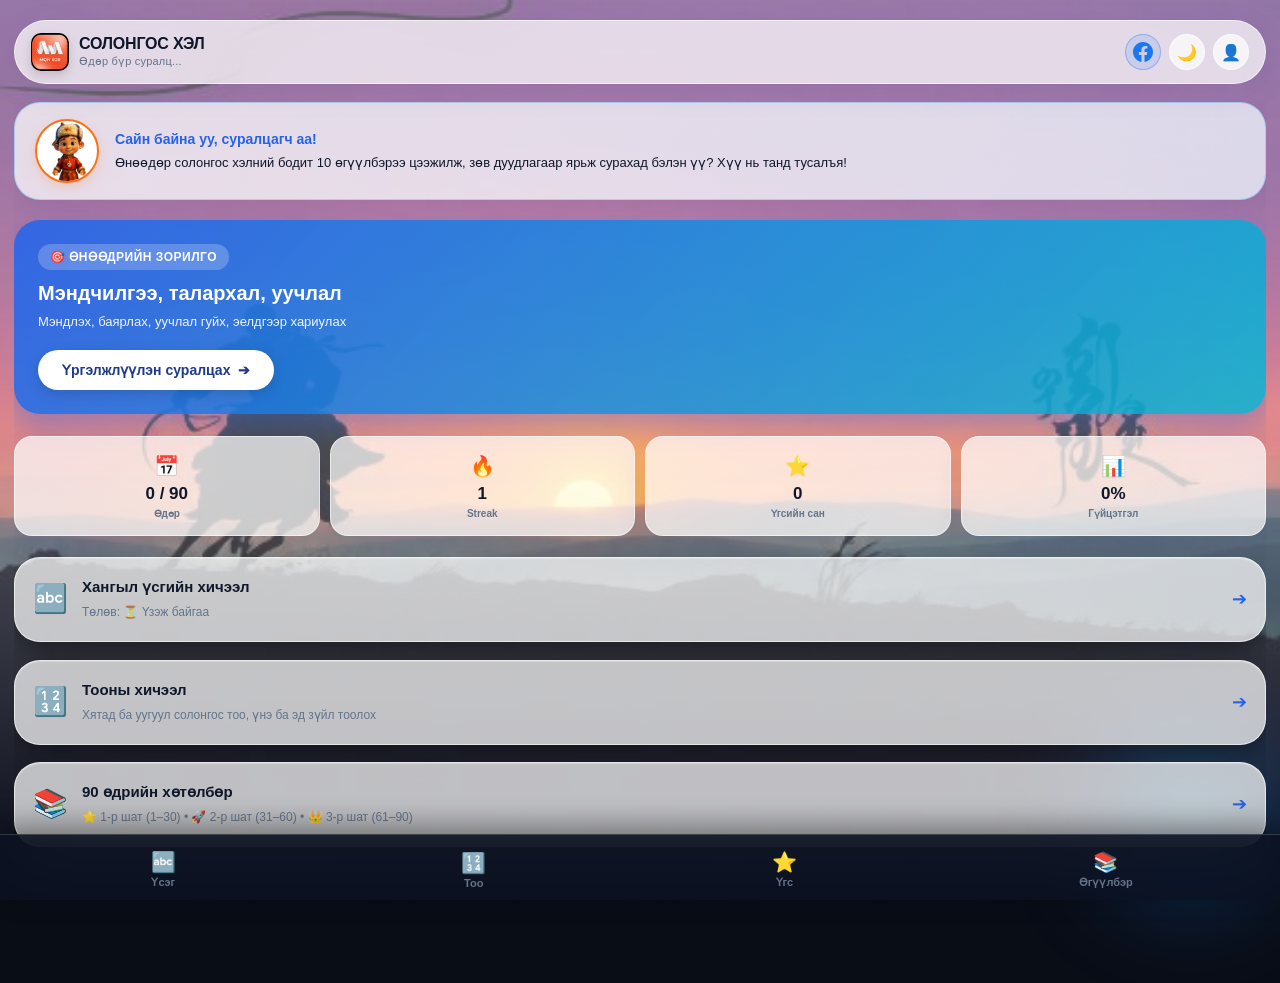
==== commit 8e7bad3d: "Update v74: public index with 4-item bottom nav and sw v74" ====
--- a/public/index.html
+++ b/public/index.html
@@ -92,25 +92,21 @@
 
   <!-- Mobile Bottom Navigation Bar -->
   <nav class="mobile-bottom-nav">
-    <button class="nav-item active" data-view="home">
-      <span class="nav-icon">🏠</span>
-      <span>Нүүр</span>
-    </button>
     <button class="nav-item" data-view="alphabet">
       <span class="nav-icon">🔤</span>
       <span>Үсэг</span>
     </button>
-    <button class="nav-item" data-view="lessons-list">
-      <span class="nav-icon">📚</span>
-      <span>Хичээл</span>
+    <button class="nav-item" data-view="numbers">
+      <span class="nav-icon">🔢</span>
+      <span>Тоо</span>
     </button>
     <button class="nav-item" data-view="vocab">
       <span class="nav-icon">⭐</span>
       <span>Үгс</span>
     </button>
-    <button class="nav-item" data-view="profile">
-      <span class="nav-icon">👤</span>
-      <span>Профайл</span>
+    <button class="nav-item" data-view="lessons-list">
+      <span class="nav-icon">📚</span>
+      <span>Өгүүлбэр</span>
     </button>
   </nav>
 
--- a/public/css/glassmorphism.css
+++ b/public/css/glassmorphism.css
@@ -935,11 +935,11 @@
   transform: scale(0.98);
 }
 
-/* Animations: Smooth side-slide with cascading staggered child entrance */
+/* Animations: Smooth side-slide with cascading staggered child entrance (Slower, elegant pace) */
 @keyframes screenSlideIn {
   0% {
     opacity: 0;
-    transform: translate3d(32px, 0, 0);
+    transform: translate3d(48px, 0, 0);
   }
   100% {
     opacity: 1;
@@ -949,24 +949,24 @@
 
 .fade-in {
   width: 100%;
-  animation: screenSlideIn 0.32s cubic-bezier(0.16, 1, 0.3, 1) both;
+  animation: screenSlideIn 0.55s cubic-bezier(0.16, 1, 0.3, 1) both;
 }
 
 /* Staggered cascading entrance for child elements */
 .fade-in > * {
-  animation: screenSlideIn 0.38s cubic-bezier(0.16, 1, 0.3, 1) both;
+  animation: screenSlideIn 0.62s cubic-bezier(0.16, 1, 0.3, 1) both;
   will-change: transform, opacity;
 }
 
-.fade-in > *:nth-child(1) { animation-delay: 0.02s; }
-.fade-in > *:nth-child(2) { animation-delay: 0.06s; }
-.fade-in > *:nth-child(3) { animation-delay: 0.10s; }
-.fade-in > *:nth-child(4) { animation-delay: 0.14s; }
-.fade-in > *:nth-child(5) { animation-delay: 0.18s; }
-.fade-in > *:nth-child(6) { animation-delay: 0.22s; }
-.fade-in > *:nth-child(7) { animation-delay: 0.26s; }
-.fade-in > *:nth-child(8) { animation-delay: 0.30s; }
-.fade-in > *:nth-child(n+9) { animation-delay: 0.34s; }
+.fade-in > *:nth-child(1) { animation-delay: 0.05s; }
+.fade-in > *:nth-child(2) { animation-delay: 0.12s; }
+.fade-in > *:nth-child(3) { animation-delay: 0.19s; }
+.fade-in > *:nth-child(4) { animation-delay: 0.26s; }
+.fade-in > *:nth-child(5) { animation-delay: 0.33s; }
+.fade-in > *:nth-child(6) { animation-delay: 0.40s; }
+.fade-in > *:nth-child(7) { animation-delay: 0.47s; }
+.fade-in > *:nth-child(8) { animation-delay: 0.54s; }
+.fade-in > *:nth-child(n+9) { animation-delay: 0.60s; }
 
 @media (prefers-reduced-motion: reduce) {
   .fade-in, .fade-in > * {
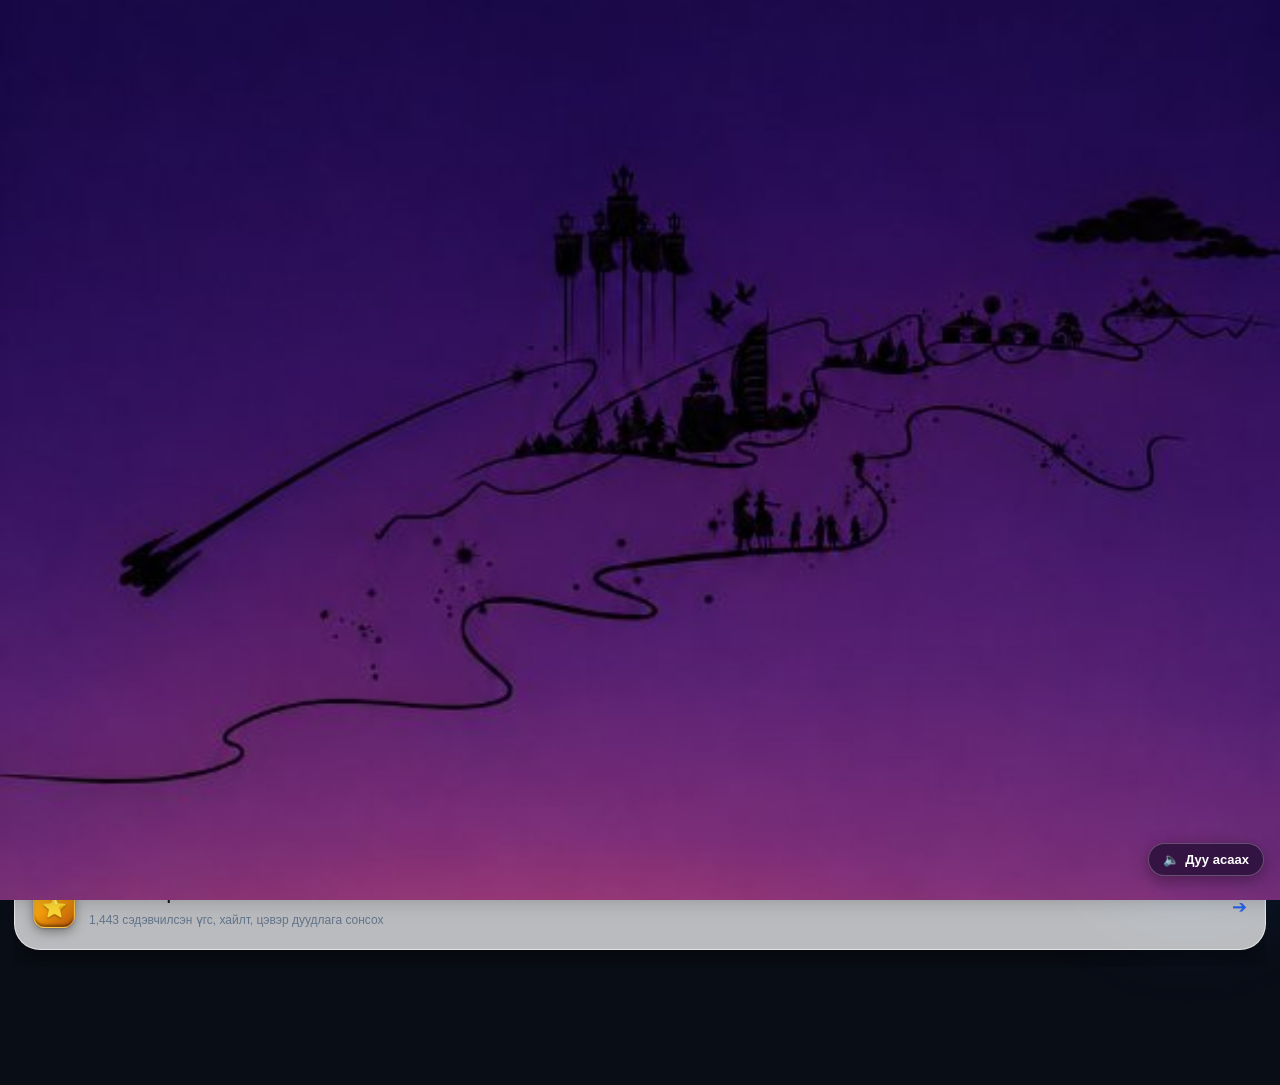
==== commit d670505b: "Update v77: bottom nav order (Өгүүлбэр - Үсэг - Тоо - Үгс) and public sw.js v77" ====
--- a/public/index.html
+++ b/public/index.html
@@ -90,23 +90,23 @@
     </main>
   </div>
 
-  <!-- Mobile Bottom Navigation Bar -->
+  <!-- Mobile Bottom Navigation Bar (Өгүүлбэр - Үсэг - Тоо - Үгс) -->
   <nav class="mobile-bottom-nav">
+    <button class="nav-item" data-view="lessons-list">
+      <span class="nav-icon icon-3d icon-3d-nav icon-3d-sentence">📚</span>
+      <span>Өгүүлбэр</span>
+    </button>
     <button class="nav-item" data-view="alphabet">
-      <span class="nav-icon">🔤</span>
+      <span class="nav-icon icon-3d icon-3d-nav icon-3d-alphabet">abc</span>
       <span>Үсэг</span>
     </button>
     <button class="nav-item" data-view="numbers">
-      <span class="nav-icon">🔢</span>
+      <span class="nav-icon icon-3d icon-3d-nav icon-3d-numbers">123</span>
       <span>Тоо</span>
     </button>
     <button class="nav-item" data-view="vocab">
-      <span class="nav-icon">⭐</span>
+      <span class="nav-icon icon-3d icon-3d-nav icon-3d-vocab">⭐</span>
       <span>Үгс</span>
-    </button>
-    <button class="nav-item" data-view="lessons-list">
-      <span class="nav-icon">📚</span>
-      <span>Өгүүлбэр</span>
     </button>
   </nav>
 
--- a/public/css/glassmorphism.css
+++ b/public/css/glassmorphism.css
@@ -833,6 +833,95 @@
   transform: translateY(-2px) scale(1.08);
 }
 
+/* ============================================================= */
+/* MODERN 3D SQUIRCLE ICONS (Өгүүлбэр, Үсэг, Тоо, Үгс)           */
+/* ============================================================= */
+.icon-3d {
+  display: inline-flex;
+  align-items: center;
+  justify-content: center;
+  position: relative;
+  font-weight: 800;
+  user-select: none;
+  flex-shrink: 0;
+  line-height: 1;
+  text-align: center;
+  transition: transform 0.2s cubic-bezier(0.34, 1.56, 0.64, 1), box-shadow 0.2s ease;
+}
+
+/* Bottom Nav 3D Icon Size (26x26) */
+.icon-3d-nav {
+  width: 26px;
+  height: 26px;
+  border-radius: 8px;
+  font-size: 13px;
+  margin-bottom: 3px;
+  box-shadow: 
+    0 2px 6px rgba(0, 0, 0, 0.35),
+    inset 0 1px 1px rgba(255, 255, 255, 0.6),
+    inset 0 -1.5px 1.5px rgba(0, 0, 0, 0.3);
+}
+
+/* Home Card 3D Icon Size (42x42) */
+.icon-3d-card {
+  width: 42px;
+  height: 42px;
+  border-radius: 12px;
+  font-size: 20px;
+  box-shadow: 
+    0 4px 12px rgba(0, 0, 0, 0.35),
+    0 1px 2px rgba(0, 0, 0, 0.2),
+    inset 0 1.5px 1.5px rgba(255, 255, 255, 0.65),
+    inset 0 -2.5px 2px rgba(0, 0, 0, 0.35);
+}
+
+/* 1. Өгүүлбэр (Sentences / Books) - 3D Indigo/Violet */
+.icon-3d-sentence {
+  background: linear-gradient(145deg, #818cf8 0%, #6366f1 45%, #4338ca 100%);
+  color: #ffffff;
+  border: 1px solid rgba(165, 180, 252, 0.35);
+  text-shadow: 0 1px 2px rgba(0, 0, 0, 0.4);
+}
+
+/* 2. Үсэг (Alphabet 'abc') - 3D Electric Blue */
+.icon-3d-alphabet {
+  background: linear-gradient(145deg, #60a5fa 0%, #3b82f6 45%, #1d4ed8 100%);
+  color: #ffffff;
+  font-family: -apple-system, BlinkMacSystemFont, 'SF Pro Rounded', 'Segoe UI', Roboto, sans-serif;
+  font-weight: 800;
+  letter-spacing: -0.5px;
+  border: 1px solid rgba(147, 197, 253, 0.35);
+  text-shadow: 0 1px 2px rgba(0, 0, 0, 0.4);
+}
+.icon-3d-nav.icon-3d-alphabet {
+  font-size: 11px;
+}
+
+/* 3. Тоо (Numbers '123') - 3D Azure/Teal */
+.icon-3d-numbers {
+  background: linear-gradient(145deg, #38bdf8 0%, #0284c7 45%, #0369a1 100%);
+  color: #ffffff;
+  font-family: -apple-system, BlinkMacSystemFont, 'SF Pro Rounded', 'Segoe UI', Roboto, sans-serif;
+  font-weight: 800;
+  letter-spacing: -0.5px;
+  border: 1px solid rgba(125, 211, 252, 0.35);
+  text-shadow: 0 1px 2px rgba(0, 0, 0, 0.4);
+}
+.icon-3d-nav.icon-3d-numbers {
+  font-size: 10px;
+}
+
+/* 4. Үгс (Vocab '⭐') - 3D Gold/Amber */
+.icon-3d-vocab {
+  background: linear-gradient(145deg, #fbbf24 0%, #f59e0b 45%, #b45309 100%);
+  color: #ffffff;
+  border: 1px solid rgba(253, 230, 138, 0.4);
+  text-shadow: 0 1px 2px rgba(0, 0, 0, 0.35);
+}
+.icon-3d-nav.icon-3d-vocab {
+  font-size: 13px;
+}
+
 /* Modals */
 .modal-overlay {
   position: fixed;
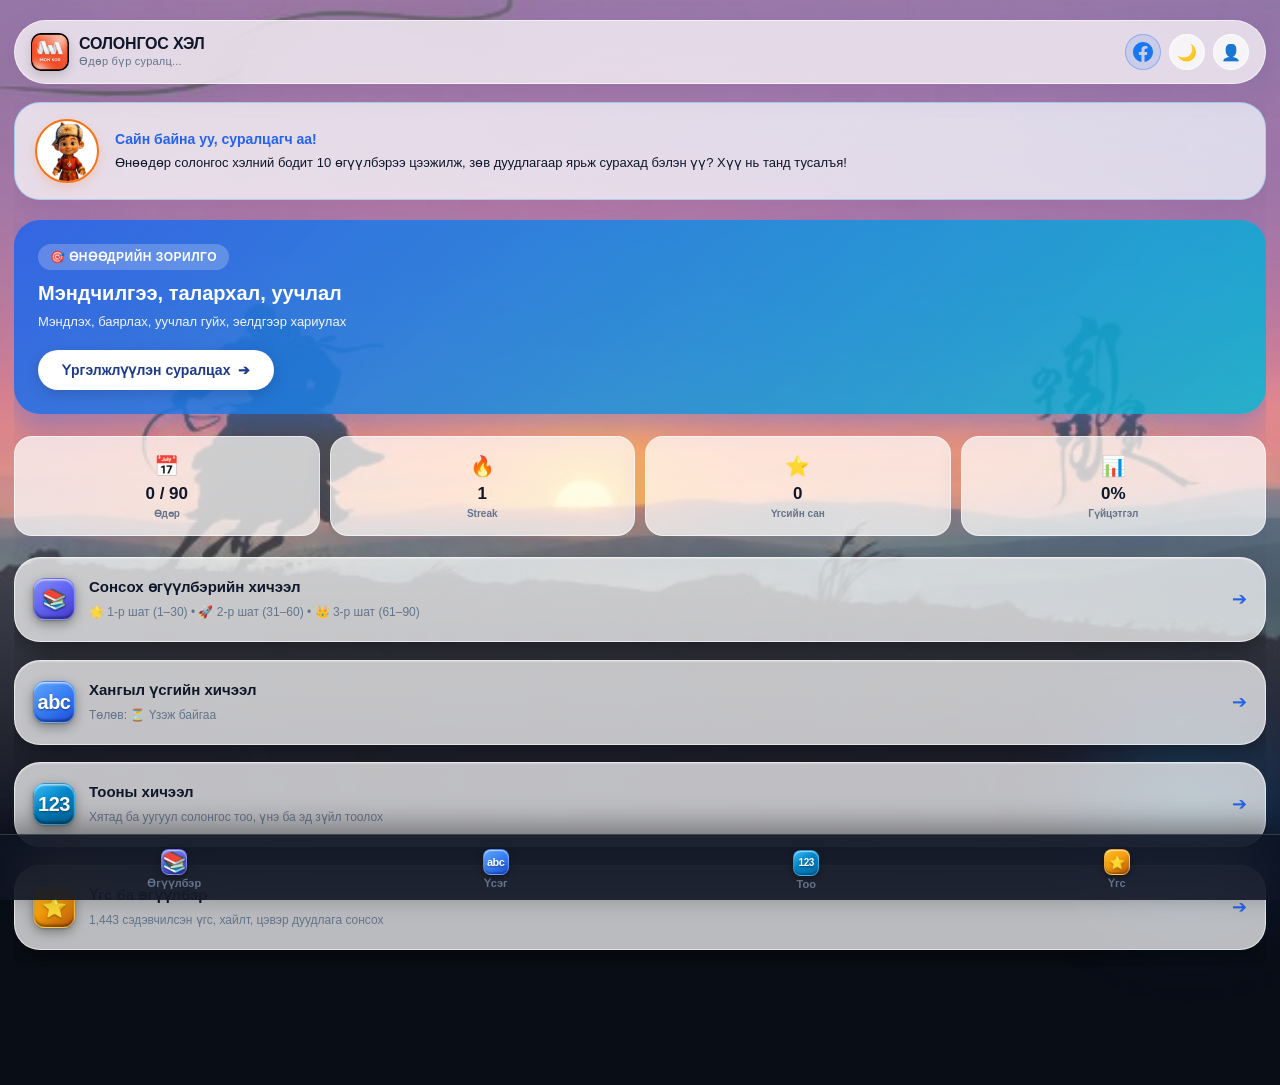
==== commit 2702c36c: "Update v79: Cache-busting queries and Messenger instant display in public/index.html" ====
--- a/public/index.html
+++ b/public/index.html
@@ -14,7 +14,7 @@
   <link rel="icon" type="image/png" sizes="512x512" href="/app-icon-512.png">
   <link rel="shortcut icon" type="image/png" href="/favicon.png">
   <title>MONGOLIAN MEDIA — Солонгос хэлний сургалт</title>
-  <link rel="stylesheet" href="css/glassmorphism.css">
+  <link rel="stylesheet" href="css/glassmorphism.css?v=79">
 </head>
 <body>
   <!-- Atmospheric Sunset Rider Wallpaper Background -->
@@ -39,7 +39,7 @@
     ></video>
   </div>
   <script>
-    if (sessionStorage.getItem('mm_intro_shown') === '1') {
+    if (sessionStorage.getItem('mm_intro_shown') === '1' || /FBAN|FBAV|Instagram|Messenger|Line|MicroMessenger|Snapchat/i.test(navigator.userAgent || '')) {
       var ov = document.getElementById('intro-overlay');
       if (ov) ov.style.display = 'none';
     }
@@ -120,12 +120,12 @@
   </div>
 
   <!-- Application Logic Scripts -->
-  <script src="js/pwa.js"></script>
-  <script src="js/api.js"></script>
-  <script src="js/storage_manager.js"></script>
-  <script src="js/speech_engine.js"></script>
-  <script src="js/alphabet_data.js"></script>
-  <script src="js/curriculum_data.js"></script>
-  <script src="js/app.js"></script>
+  <script src="js/pwa.js?v=79"></script>
+  <script src="js/api.js?v=79"></script>
+  <script src="js/storage_manager.js?v=79"></script>
+  <script src="js/speech_engine.js?v=79"></script>
+  <script src="js/alphabet_data.js?v=79"></script>
+  <script src="js/curriculum_data.js?v=79"></script>
+  <script src="js/app.js?v=79"></script>
 </body>
 </html>
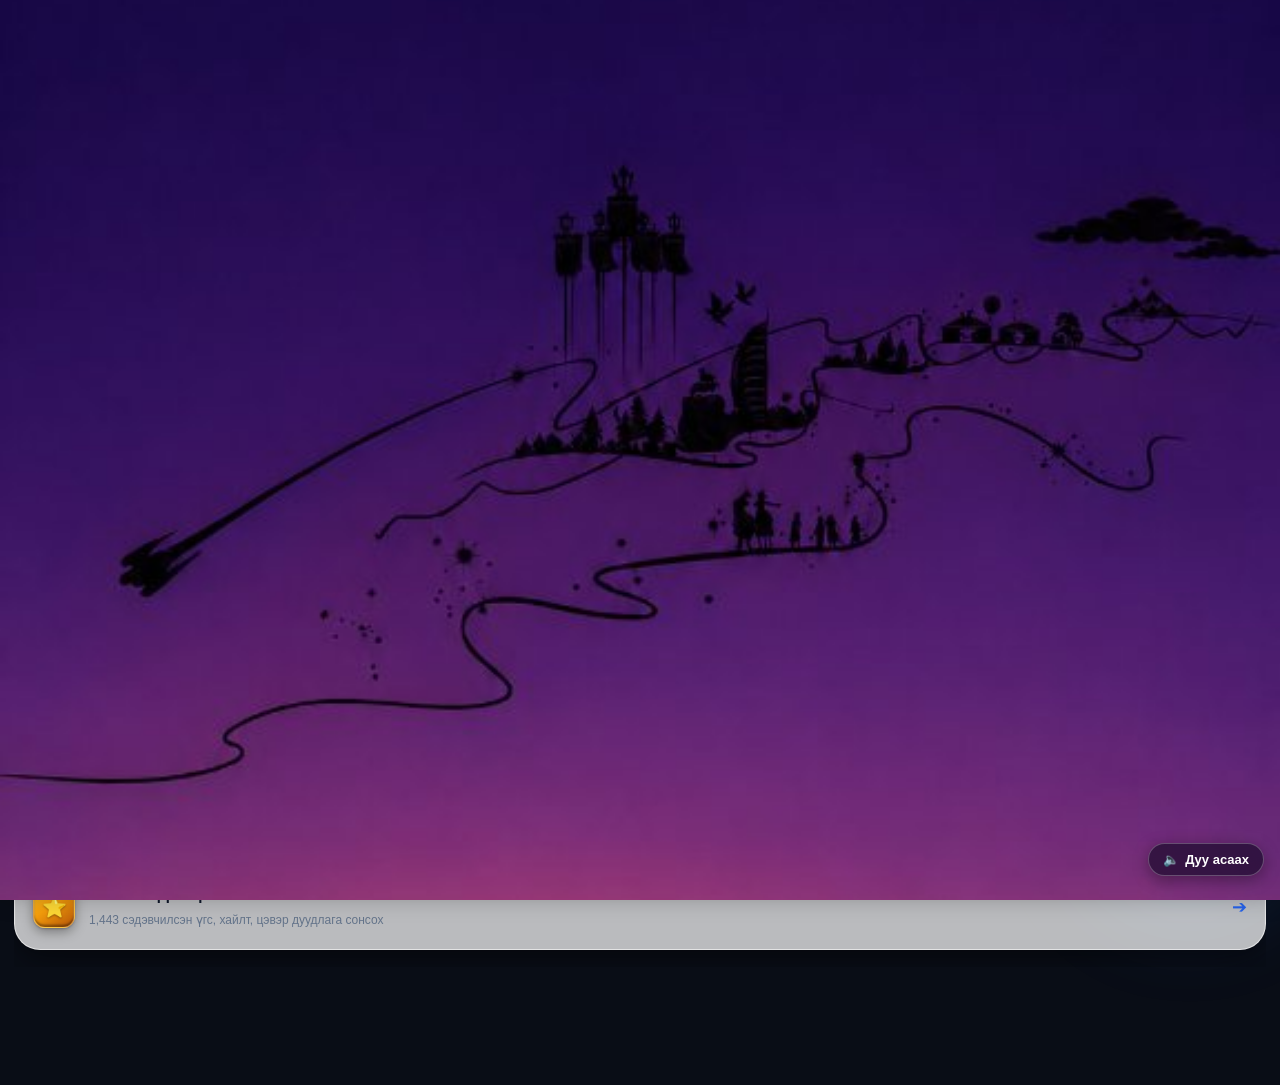
==== commit 8ab32642: "fix(v80): update public index.html with v80 and event stopPropagation" ====
--- a/public/index.html
+++ b/public/index.html
@@ -14,7 +14,7 @@
   <link rel="icon" type="image/png" sizes="512x512" href="/app-icon-512.png">
   <link rel="shortcut icon" type="image/png" href="/favicon.png">
   <title>MONGOLIAN MEDIA — Солонгос хэлний сургалт</title>
-  <link rel="stylesheet" href="css/glassmorphism.css?v=79">
+  <link rel="stylesheet" href="css/glassmorphism.css?v=80">
 </head>
 <body>
   <!-- Atmospheric Sunset Rider Wallpaper Background -->
@@ -25,7 +25,7 @@
 
   <!-- Fullscreen 9:16 Intro Video Overlay -->
   <div id="intro-overlay">
-    <button id="intro-audio-btn" class="intro-ctrl-btn intro-audio-btn" type="button" onclick="App.toggleIntroAudio()" title="Дуу асаах">
+    <button id="intro-audio-btn" class="intro-ctrl-btn intro-audio-btn" type="button" onclick="App.toggleIntroAudio(event)" title="Дуу асаах">
       🔈 <span>Дуу асаах</span>
     </button>
     <video
@@ -35,11 +35,11 @@
       webkit-playsinline
       muted
       preload="auto"
-      src="assets/intro.mp4?v=71"
+      src="assets/intro.mp4?v=80"
     ></video>
   </div>
   <script>
-    if (sessionStorage.getItem('mm_intro_shown') === '1' || /FBAN|FBAV|Instagram|Messenger|Line|MicroMessenger|Snapchat/i.test(navigator.userAgent || '')) {
+    if (sessionStorage.getItem('mm_intro_shown') === '1') {
       var ov = document.getElementById('intro-overlay');
       if (ov) ov.style.display = 'none';
     }
@@ -120,12 +120,12 @@
   </div>
 
   <!-- Application Logic Scripts -->
-  <script src="js/pwa.js?v=79"></script>
-  <script src="js/api.js?v=79"></script>
-  <script src="js/storage_manager.js?v=79"></script>
-  <script src="js/speech_engine.js?v=79"></script>
-  <script src="js/alphabet_data.js?v=79"></script>
-  <script src="js/curriculum_data.js?v=79"></script>
-  <script src="js/app.js?v=79"></script>
+  <script src="js/pwa.js?v=80"></script>
+  <script src="js/api.js?v=80"></script>
+  <script src="js/storage_manager.js?v=80"></script>
+  <script src="js/speech_engine.js?v=80"></script>
+  <script src="js/alphabet_data.js?v=80"></script>
+  <script src="js/curriculum_data.js?v=80"></script>
+  <script src="js/app.js?v=80"></script>
 </body>
 </html>
